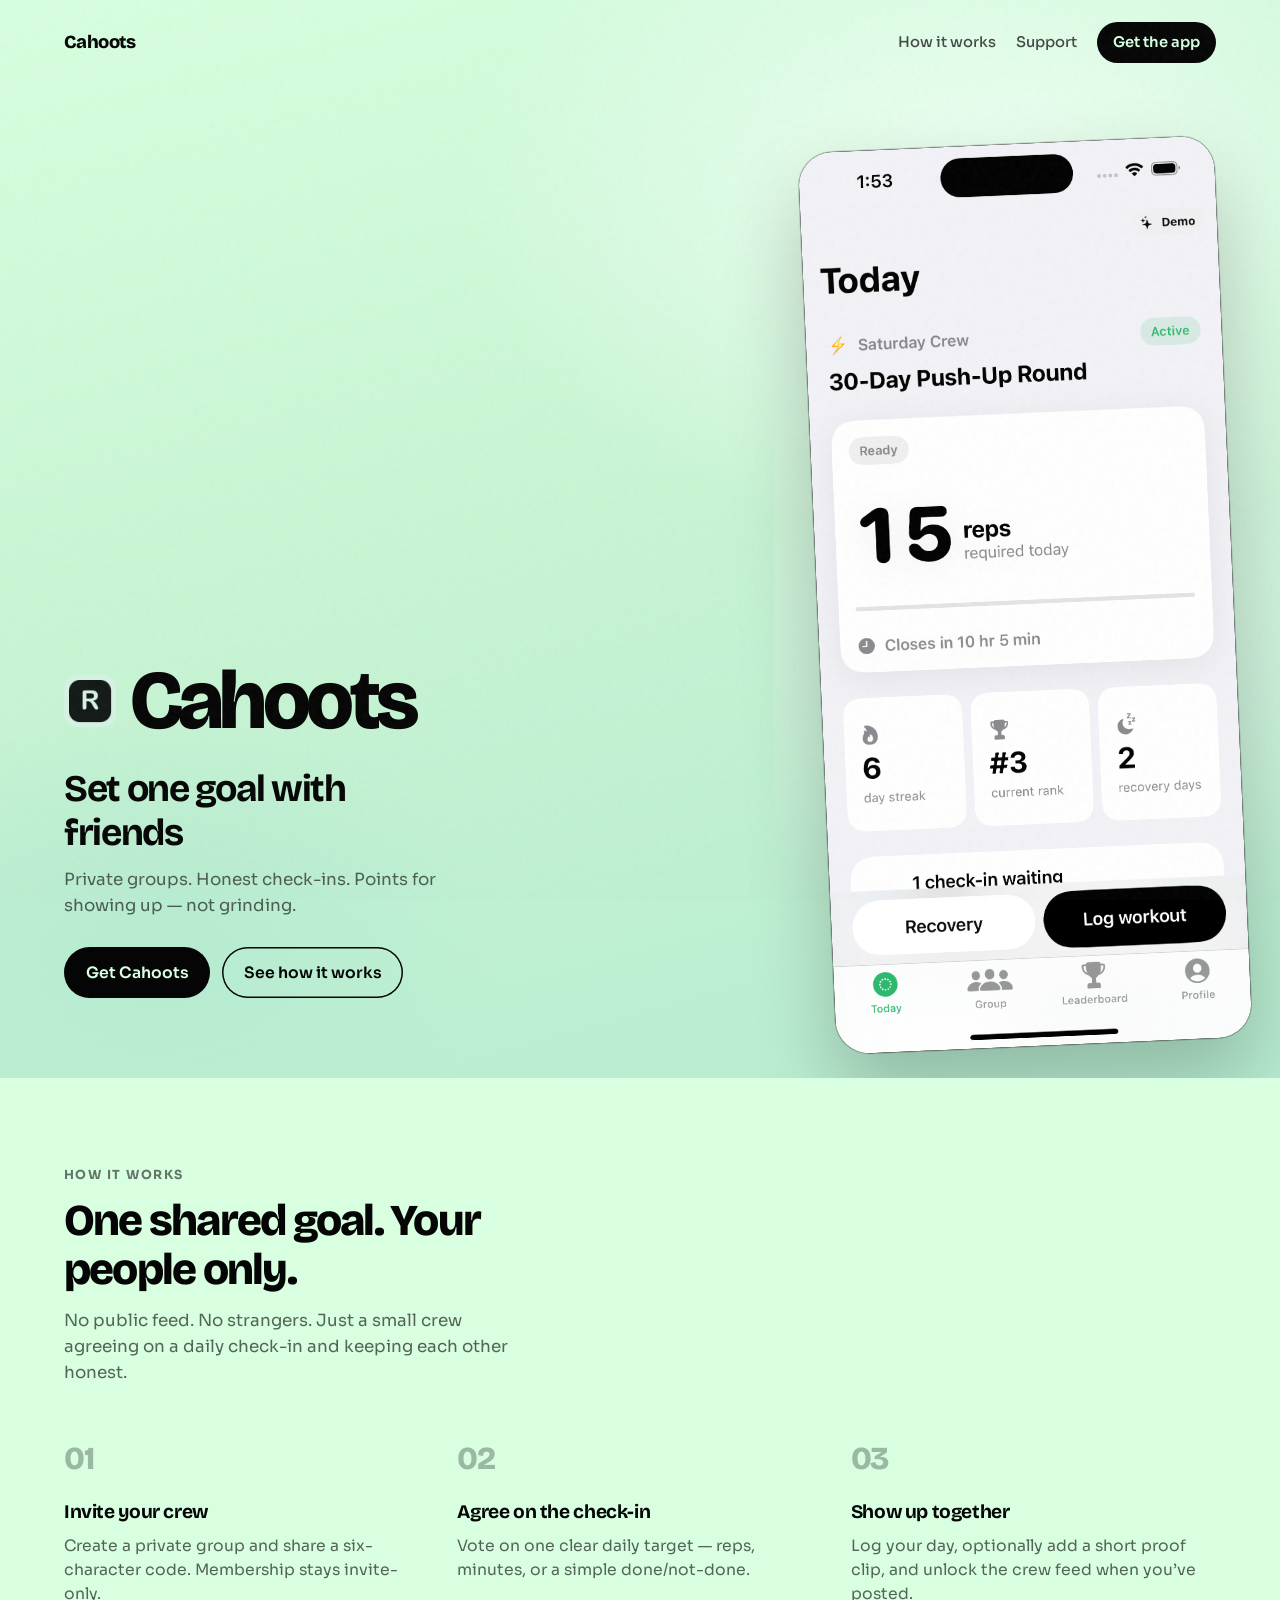
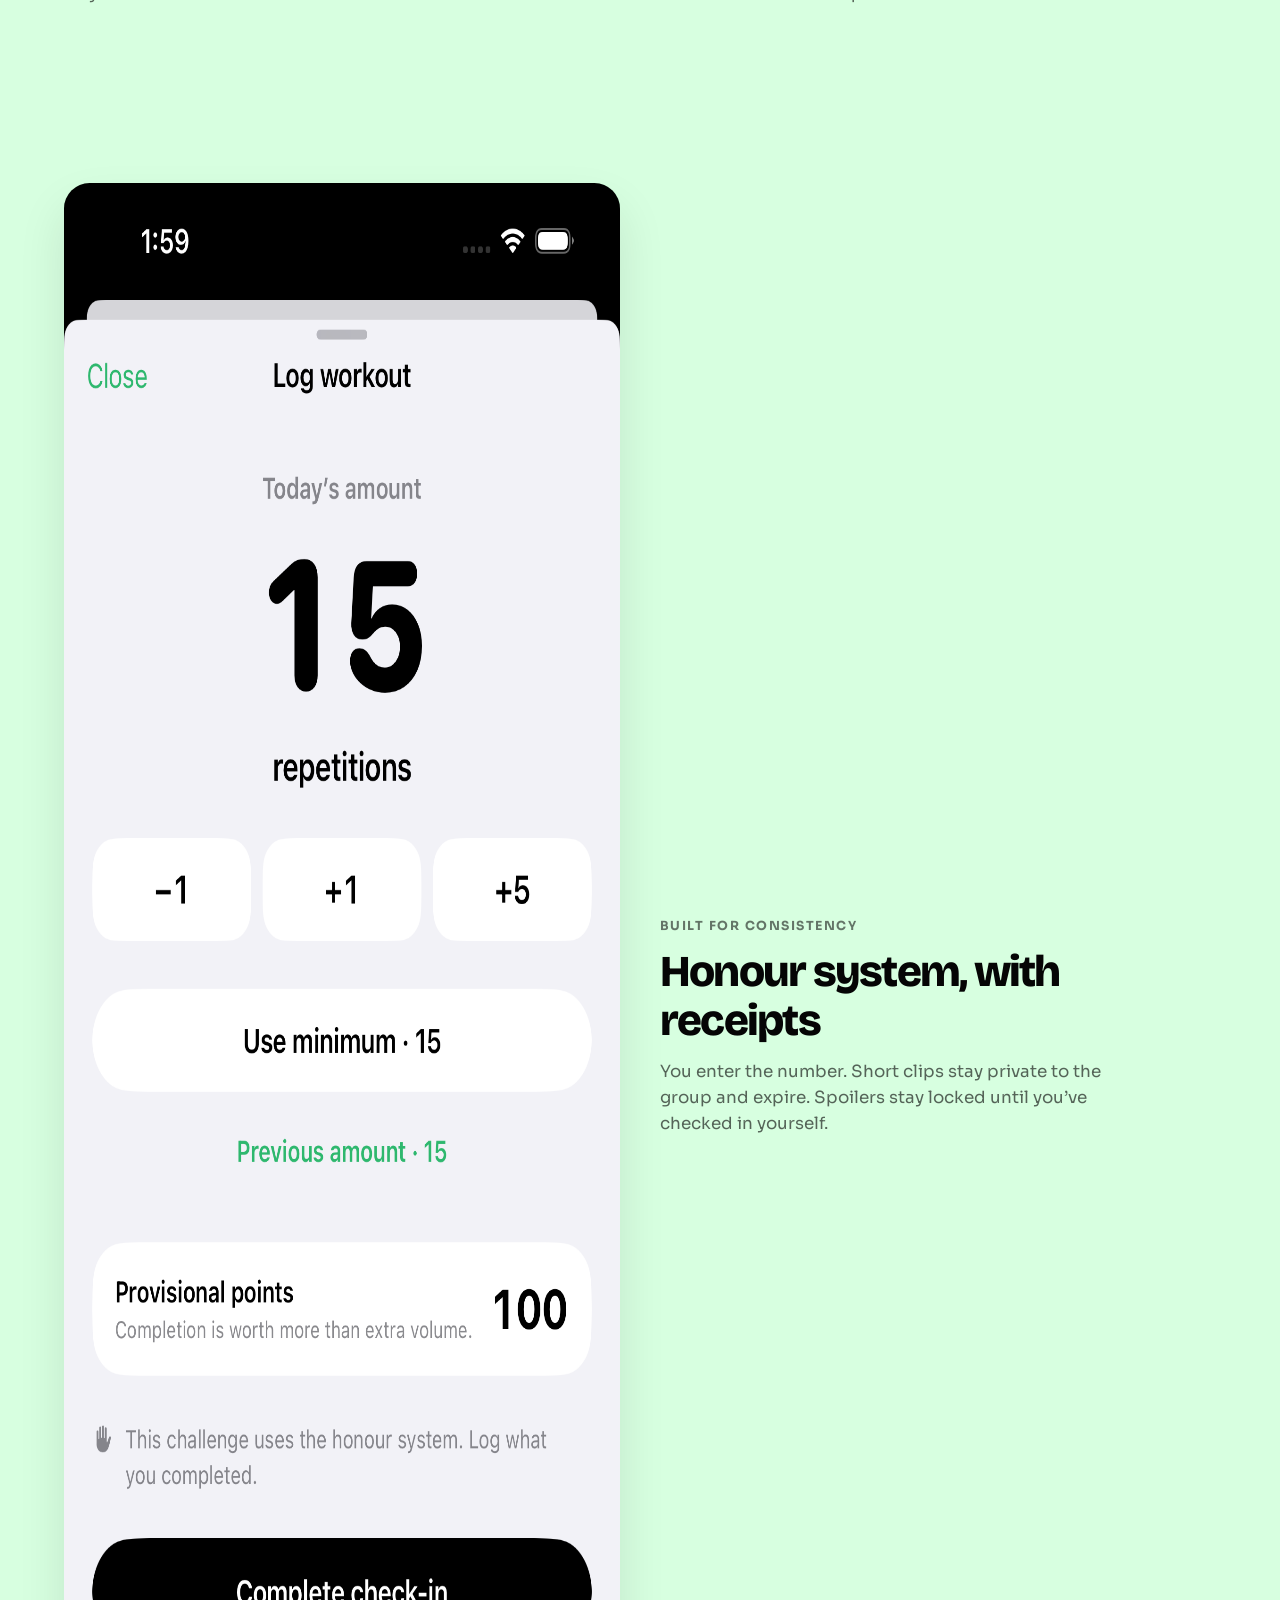
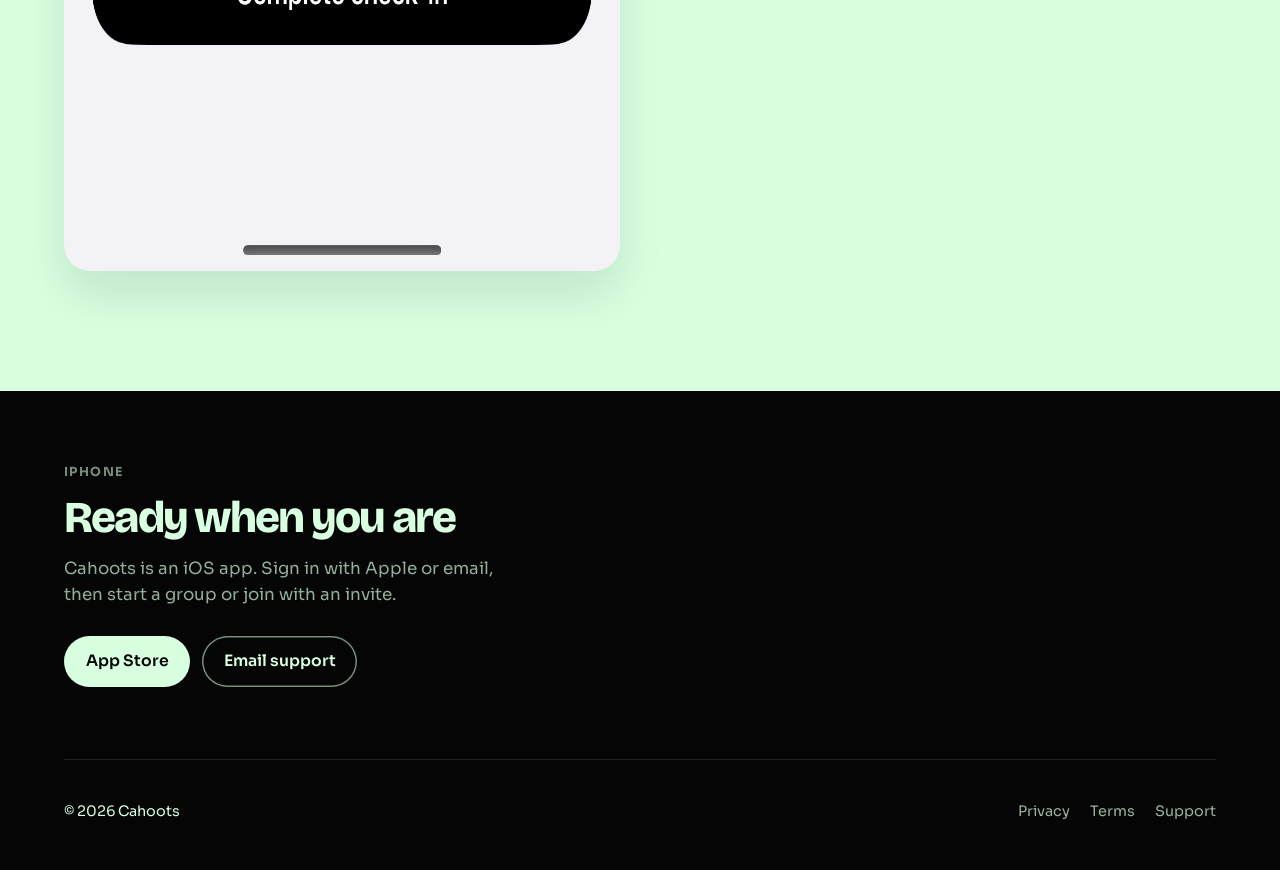
==== index.html @ ad05a66f "Add Cahoots marketing and legal site. Landing, privacy, terms, support, join fallback, and Apple AAS" ====
<!DOCTYPE html>
<html lang="en">
<head>
  <meta charset="utf-8">
  <meta name="viewport" content="width=device-width, initial-scale=1">
  <title>Cahoots — Set one goal with friends</title>
  <meta name="description" content="Cahoots is a private group check-in app. Agree on one daily goal, show up together, earn points for consistency — not grinding.">
  <meta property="og:title" content="Cahoots">
  <meta property="og:description" content="Set one goal with friends. Private groups, honest check-ins, shared streaks.">
  <meta property="og:image" content="assets/images/icon.png">
  <link rel="icon" href="assets/images/icon.png" type="image/png">
  <link rel="preconnect" href="https://fonts.googleapis.com">
  <link rel="preconnect" href="https://fonts.gstatic.com" crossorigin>
  <link href="https://fonts.googleapis.com/css2?family=Bricolage+Grotesque:opsz,wght@12..96,600..800&family=Sora:wght@400;500;600&display=swap" rel="stylesheet">
  <link rel="stylesheet" href="assets/css/site.css">
</head>
<body>
  <a class="skip" href="#main">Skip to content</a>

  <header class="hero" id="top">
    <nav class="site-nav" aria-label="Primary">
      <a class="wordmark" href="/">Cahoots</a>
      <div class="nav-links">
        <a href="#how">How it works</a>
        <a href="support/">Support</a>
        <a class="nav-cta" href="#get">Get the app</a>
      </div>
    </nav>

    <div class="hero-inner" id="main">
      <div class="hero-copy">
        <div class="brand-lockup reveal">
          <img src="assets/images/icon.png" width="52" height="52" alt="">
          <p class="brand-name">Cahoots</p>
        </div>
        <h1 class="hero-line reveal reveal-delay-1">Set one goal with friends</h1>
        <p class="hero-sub reveal reveal-delay-2">Private groups. Honest check-ins. Points for showing up — not grinding.</p>
        <div class="cta-row reveal reveal-delay-3">
          <a class="btn btn-primary" href="#get">Get Cahoots</a>
          <a class="btn btn-ghost" href="#how">See how it works</a>
        </div>
      </div>

      <div class="hero-visual reveal reveal-delay-4">
        <div class="phone-glow" aria-hidden="true"></div>
        <div class="phone-frame" data-parallax>
          <img src="assets/images/today.png" width="780" height="1688" alt="Cahoots Today screen showing today’s check-in and crew progress">
        </div>
      </div>
    </div>
  </header>

  <section class="section" id="how">
    <p class="section-kicker">How it works</p>
    <h2>One shared goal. Your people only.</h2>
    <p class="section-lead">No public feed. No strangers. Just a small crew agreeing on a daily check-in and keeping each other honest.</p>
    <div class="steps">
      <article class="step">
        <h3>Invite your crew</h3>
        <p>Create a private group and share a six-character code. Membership stays invite-only.</p>
      </article>
      <article class="step">
        <h3>Agree on the check-in</h3>
        <p>Vote on one clear daily target — reps, minutes, or a simple done/not-done.</p>
      </article>
      <article class="step">
        <h3>Show up together</h3>
        <p>Log your day, optionally add a short proof clip, and unlock the crew feed when you’ve posted.</p>
      </article>
    </div>
  </section>

  <section class="section">
    <div class="split">
      <div class="split-media">
        <img src="assets/images/checkin.png" width="780" height="1688" alt="Cahoots check-in screen for logging a workout">
      </div>
      <div>
        <p class="section-kicker">Built for consistency</p>
        <h2>Honour system, with receipts</h2>
        <p class="section-lead">You enter the number. Short clips stay private to the group and expire. Spoilers stay locked until you’ve checked in yourself.</p>
      </div>
    </div>
  </section>

  <section class="band" id="get">
    <div class="section">
      <p class="section-kicker">iPhone</p>
      <h2>Ready when you are</h2>
      <p class="section-lead">Cahoots is an iOS app. Sign in with Apple or email, then start a group or join with an invite.</p>
      <div class="cta-row" style="margin-top: 1.75rem">
        <a class="btn btn-primary" href="https://apps.apple.com" rel="noopener">App Store</a>
        <a class="btn btn-ghost" href="mailto:callumgoconnor@gmail.com">Email support</a>
      </div>
    </div>
  </section>

  <div class="footer-on-dark">
    <footer class="site-footer">
      <span>© <span data-year></span> Cahoots</span>
      <nav aria-label="Footer">
        <a href="privacy/">Privacy</a>
        <a href="terms/">Terms</a>
        <a href="support/">Support</a>
      </nav>
    </footer>
  </div>

  <script>
    document.querySelector("[data-year]").textContent = new Date().getFullYear();
  </script>
  <script src="assets/js/site.js" defer></script>
</body>
</html>
---- assets/css/site.css ----
/* Cahoots marketing site — mint field, near-black ink */
:root {
  --mint: #d7ffe0;
  --mint-deep: #b6ebd0;
  --mint-glow: #effff3;
  --ink: #050505;
  --ink-soft: rgba(5, 5, 5, 0.62);
  --ink-faint: rgba(5, 5, 5, 0.12);
  --raised: #baebc9;
  --danger: #c62828;
  --font-display: "Bricolage Grotesque", system-ui, sans-serif;
  --font-body: "Sora", system-ui, sans-serif;
  --page: min(72rem, calc(100% - 2.5rem));
  --ease: cubic-bezier(0.22, 1, 0.36, 1);
}

*,
*::before,
*::after {
  box-sizing: border-box;
}

html {
  scroll-behavior: smooth;
}

body {
  margin: 0;
  color: var(--ink);
  background: var(--mint);
  font-family: var(--font-body);
  font-size: 1.05rem;
  line-height: 1.55;
  -webkit-font-smoothing: antialiased;
  text-rendering: optimizeLegibility;
}

body::before {
  content: "";
  position: fixed;
  inset: 0;
  pointer-events: none;
  z-index: 50;
  opacity: 0.045;
  background-image: url("data:image/svg+xml,%3Csvg viewBox='0 0 200 200' xmlns='http://www.w3.org/2000/svg'%3E%3Cfilter id='n'%3E%3CfeTurbulence type='fractalNoise' baseFrequency='0.85' numOctaves='4' stitchTiles='stitch'/%3E%3C/filter%3E%3Crect width='100%25' height='100%25' filter='url(%23n)'/%3E%3C/svg%3E");
}

img {
  max-width: 100%;
  display: block;
}

a {
  color: inherit;
}

.skip {
  position: absolute;
  left: -999px;
  top: 0;
}

.skip:focus {
  left: 1rem;
  top: 1rem;
  z-index: 100;
  background: var(--ink);
  color: var(--mint);
  padding: 0.6rem 1rem;
}

/* —— Nav —— */
.site-nav {
  position: absolute;
  inset: 0 0 auto;
  z-index: 20;
  display: flex;
  align-items: center;
  justify-content: space-between;
  width: var(--page);
  margin: 0 auto;
  padding: 1.35rem 0;
}

.wordmark {
  font-family: var(--font-display);
  font-weight: 800;
  font-size: 1.15rem;
  letter-spacing: -0.03em;
  text-decoration: none;
}

.nav-links {
  display: flex;
  gap: 1.25rem;
  align-items: center;
  font-size: 0.92rem;
  font-weight: 500;
}

.nav-links a {
  text-decoration: none;
  opacity: 0.72;
  transition: opacity 160ms var(--ease);
}

.nav-links a:hover,
.nav-links a[aria-current="page"] {
  opacity: 1;
}

.nav-cta {
  display: inline-flex;
  align-items: center;
  justify-content: center;
  min-height: 2.6rem;
  padding: 0 1rem;
  border-radius: 999px;
  background: var(--ink);
  color: var(--mint) !important;
  opacity: 1 !important;
  text-decoration: none;
  font-weight: 600;
  transition: transform 200ms var(--ease);
}

.nav-cta:hover {
  transform: translateY(-1px);
}

/* —— Hero —— */
.hero {
  position: relative;
  min-height: 100svh;
  display: grid;
  align-items: end;
  overflow: hidden;
  background:
    radial-gradient(ellipse 70% 55% at 78% 18%, var(--mint-glow), transparent 60%),
    radial-gradient(ellipse 50% 40% at 12% 88%, var(--mint-deep), transparent 55%),
    linear-gradient(165deg, var(--mint) 0%, #c8f5d4 48%, var(--mint-deep) 100%);
}

.hero-inner {
  width: var(--page);
  margin: 0 auto;
  padding: 7.5rem 0 3.5rem;
  display: grid;
  grid-template-columns: 1.05fr 0.95fr;
  gap: 2rem;
  align-items: end;
}

.hero-copy {
  padding-bottom: 1.5rem;
  max-width: 34rem;
}

.brand-lockup {
  display: flex;
  align-items: center;
  gap: 0.85rem;
  margin-bottom: 1.75rem;
}

.brand-lockup img {
  width: 3.25rem;
  height: 3.25rem;
  border-radius: 0.85rem;
}

.brand-name {
  font-family: var(--font-display);
  font-weight: 800;
  font-size: clamp(2.8rem, 7vw, 5.2rem);
  line-height: 0.92;
  letter-spacing: -0.055em;
  margin: 0;
}

.hero-line {
  font-family: var(--font-display);
  font-weight: 700;
  font-size: clamp(1.55rem, 3.2vw, 2.35rem);
  letter-spacing: -0.035em;
  line-height: 1.15;
  margin: 0 0 0.85rem;
  max-width: 16ch;
}

.hero-sub {
  margin: 0 0 1.75rem;
  color: var(--ink-soft);
  font-size: 1.05rem;
  max-width: 32ch;
}

.cta-row {
  display: flex;
  flex-wrap: wrap;
  gap: 0.75rem;
  align-items: center;
}

.btn {
  display: inline-flex;
  align-items: center;
  justify-content: center;
  min-height: 3.15rem;
  padding: 0 1.35rem;
  border-radius: 999px;
  font-family: var(--font-body);
  font-weight: 600;
  font-size: 0.98rem;
  text-decoration: none;
  border: none;
  cursor: pointer;
  transition: transform 200ms var(--ease), background 200ms var(--ease);
}

.btn:hover {
  transform: translateY(-2px);
}

.btn-primary {
  background: var(--ink);
  color: var(--mint);
}

.btn-ghost {
  background: transparent;
  color: var(--ink);
  box-shadow: inset 0 0 0 1.5px var(--ink);
}

.hero-visual {
  position: relative;
  justify-self: end;
  width: min(100%, 26rem);
  margin-right: -1rem;
}

.phone-frame {
  position: relative;
  border-radius: 2.1rem;
  overflow: hidden;
  background: var(--ink);
  box-shadow:
    0 40px 80px rgba(5, 5, 5, 0.22),
    0 0 0 1px rgba(5, 5, 5, 0.2);
  transform: rotate(-2.5deg) translateY(1.5rem);
}

.phone-frame img {
  width: 100%;
  height: auto;
  vertical-align: middle;
}

.phone-glow {
  position: absolute;
  inset: 18% -20% -10% -10%;
  background: radial-gradient(circle at 50% 40%, rgba(255, 255, 255, 0.55), transparent 65%);
  pointer-events: none;
  z-index: -1;
}

/* reveal motion */
.reveal {
  opacity: 0;
  transform: translateY(1.25rem);
  animation: rise 900ms var(--ease) forwards;
}

.reveal-delay-1 { animation-delay: 120ms; }
.reveal-delay-2 { animation-delay: 240ms; }
.reveal-delay-3 { animation-delay: 380ms; }
.reveal-delay-4 { animation-delay: 520ms; }

@keyframes rise {
  to {
    opacity: 1;
    transform: translateY(0);
  }
}

@media (prefers-reduced-motion: reduce) {
  .reveal {
    opacity: 1;
    transform: none;
    animation: none;
  }
  .btn:hover,
  .nav-cta:hover {
    transform: none;
  }
}

/* —— Sections —— */
.section {
  width: var(--page);
  margin: 0 auto;
  padding: 5.5rem 0;
}

.section-kicker {
  font-size: 0.78rem;
  font-weight: 700;
  letter-spacing: 0.12em;
  text-transform: uppercase;
  opacity: 0.55;
  margin: 0 0 0.75rem;
}

.section h2 {
  font-family: var(--font-display);
  font-weight: 800;
  font-size: clamp(1.8rem, 3.5vw, 2.75rem);
  letter-spacing: -0.04em;
  line-height: 1.1;
  margin: 0 0 0.85rem;
  max-width: 16ch;
}

.section-lead {
  margin: 0;
  color: var(--ink-soft);
  max-width: 38ch;
}

.steps {
  display: grid;
  grid-template-columns: repeat(3, 1fr);
  gap: 1.75rem;
  margin-top: 2.75rem;
  counter-reset: step;
}

.step {
  position: relative;
  padding-top: 0.25rem;
}

.step::before {
  counter-increment: step;
  content: counter(step, decimal-leading-zero);
  display: block;
  font-family: var(--font-display);
  font-weight: 800;
  font-size: 2rem;
  letter-spacing: -0.04em;
  margin-bottom: 0.85rem;
  opacity: 0.28;
}

.step h3 {
  font-family: var(--font-display);
  font-size: 1.2rem;
  font-weight: 700;
  letter-spacing: -0.02em;
  margin: 0 0 0.45rem;
}

.step p {
  margin: 0;
  color: var(--ink-soft);
  font-size: 0.98rem;
}

.split {
  display: grid;
  grid-template-columns: 1fr 1fr;
  gap: 2.5rem;
  align-items: center;
}

.split-media {
  border-radius: 1.6rem;
  overflow: hidden;
  background: var(--raised);
  box-shadow: 0 24px 48px rgba(5, 5, 5, 0.1);
}

.split-media img {
  width: 100%;
}

.band {
  background: var(--ink);
  color: var(--mint);
  margin-top: 2rem;
}

.band .section {
  padding: 4.5rem 0;
}

.band .section-lead {
  color: rgba(215, 255, 224, 0.68);
}

.band .btn-primary {
  background: var(--mint);
  color: var(--ink);
}

.band .btn-ghost {
  color: var(--mint);
  box-shadow: inset 0 0 0 1.5px rgba(215, 255, 224, 0.55);
}

/* —— Legal / inner pages —— */
.page-shell {
  min-height: 100svh;
  background:
    radial-gradient(ellipse 60% 40% at 100% 0%, var(--mint-glow), transparent 50%),
    var(--mint);
}

.page-main {
  width: var(--page);
  margin: 0 auto;
  padding: 7.5rem 0 4rem;
  max-width: 42rem;
}

.page-main h1 {
  font-family: var(--font-display);
  font-weight: 800;
  font-size: clamp(2.2rem, 5vw, 3.4rem);
  letter-spacing: -0.045em;
  line-height: 1;
  margin: 0 0 0.5rem;
}

.page-meta {
  color: var(--ink-soft);
  font-size: 0.92rem;
  margin: 0 0 2rem;
}

.page-main h2 {
  font-family: var(--font-display);
  font-size: 1.2rem;
  font-weight: 700;
  letter-spacing: -0.02em;
  margin: 2rem 0 0.55rem;
}

.page-main p,
.page-main li {
  color: var(--ink-soft);
}

.page-main ul {
  padding-left: 1.2rem;
}

.page-main a {
  text-decoration-thickness: 1px;
  text-underline-offset: 0.18em;
}

/* —— Footer —— */
.site-footer {
  width: var(--page);
  margin: 0 auto;
  padding: 2.5rem 0 3rem;
  display: flex;
  flex-wrap: wrap;
  gap: 1rem 2rem;
  justify-content: space-between;
  align-items: center;
  border-top: 1px solid var(--ink-faint);
  font-size: 0.9rem;
}

.site-footer nav {
  display: flex;
  flex-wrap: wrap;
  gap: 1rem 1.25rem;
}

.site-footer a {
  text-decoration: none;
  opacity: 0.65;
}

.site-footer a:hover {
  opacity: 1;
}

.band + .site-footer,
.band ~ .site-footer {
  border-top-color: transparent;
}

.footer-on-dark {
  background: var(--ink);
  color: var(--mint);
}

.footer-on-dark .site-footer {
  border-top: 1px solid rgba(215, 255, 224, 0.12);
}

.footer-on-dark a {
  opacity: 0.7;
}

/* —— Responsive —— */
@media (max-width: 860px) {
  .hero-inner {
    grid-template-columns: 1fr;
    padding-top: 6.5rem;
    gap: 2.5rem;
  }

  .hero-visual {
    justify-self: center;
    width: min(100%, 20rem);
    margin-right: 0;
  }

  .phone-frame {
    transform: rotate(-1deg) translateY(0);
  }

  .steps,
  .split {
    grid-template-columns: 1fr;
  }

  .nav-links a:not(.nav-cta) {
    display: none;
  }
}
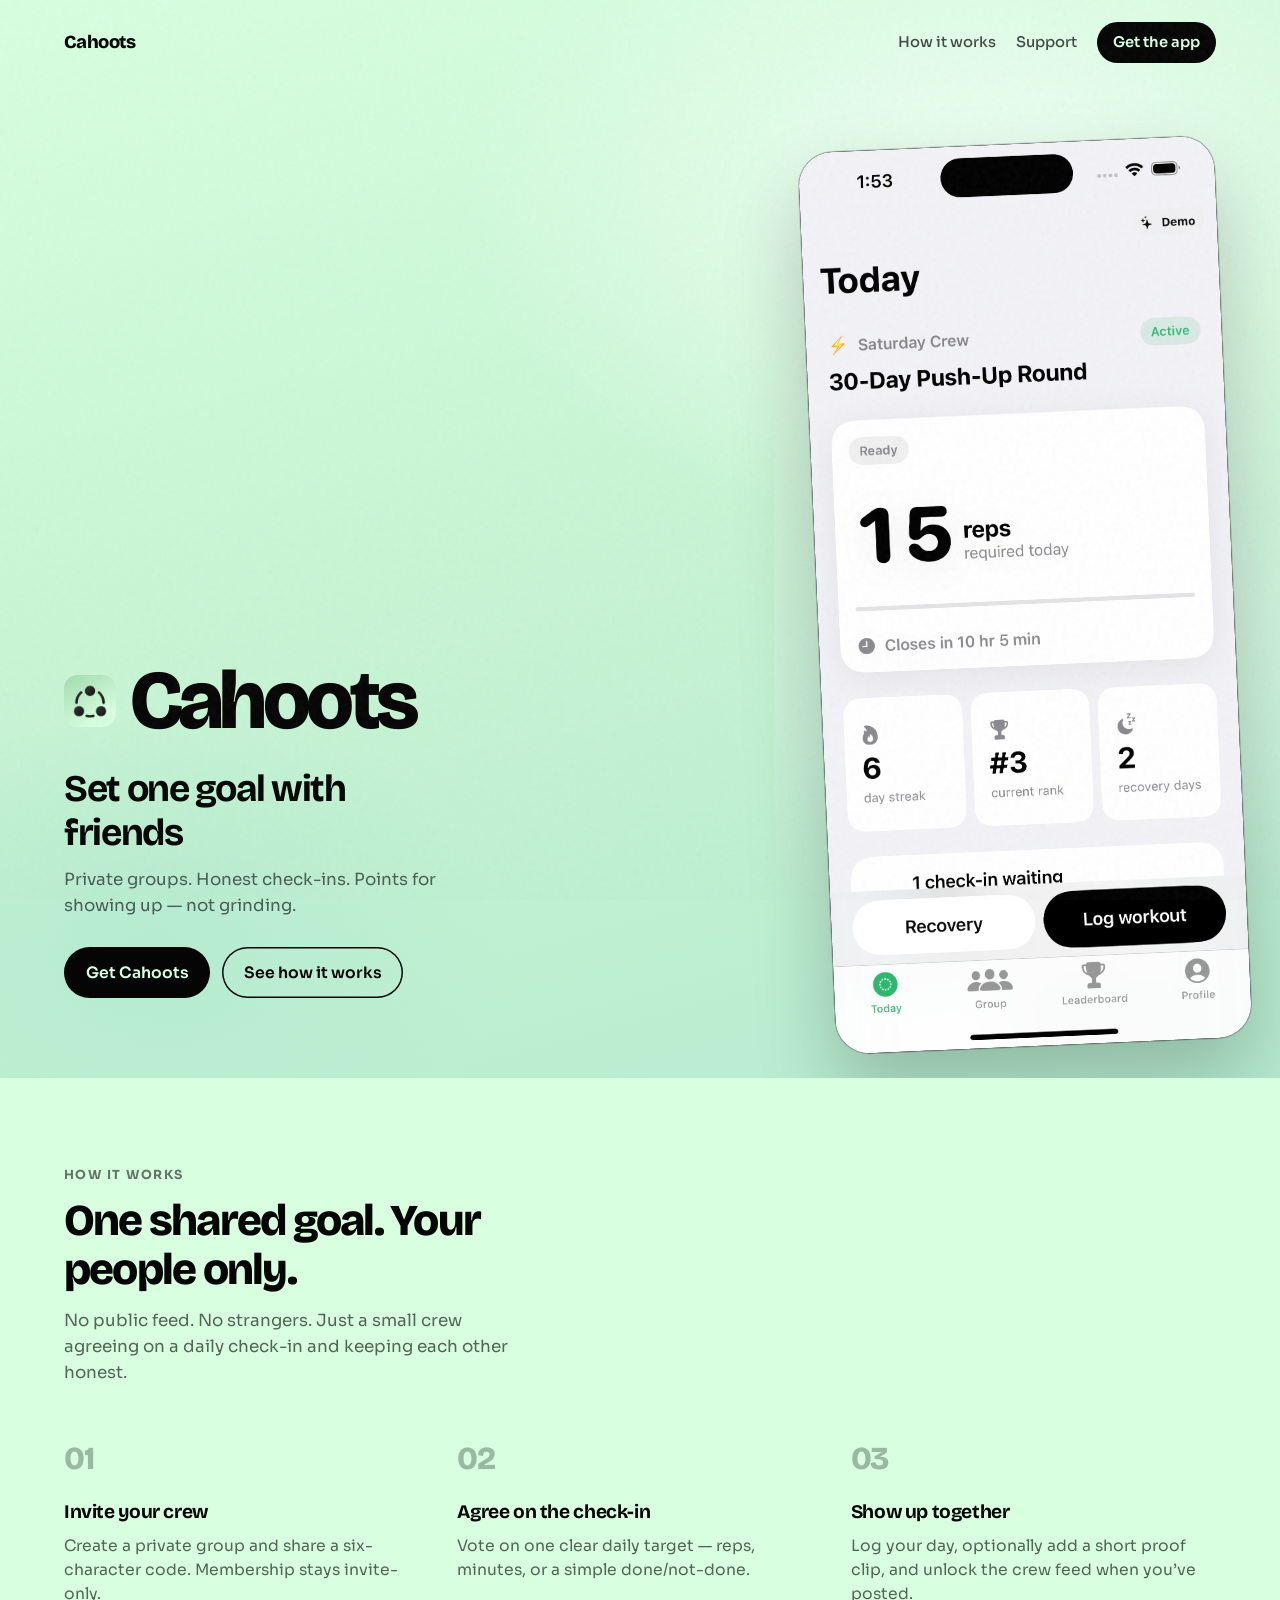
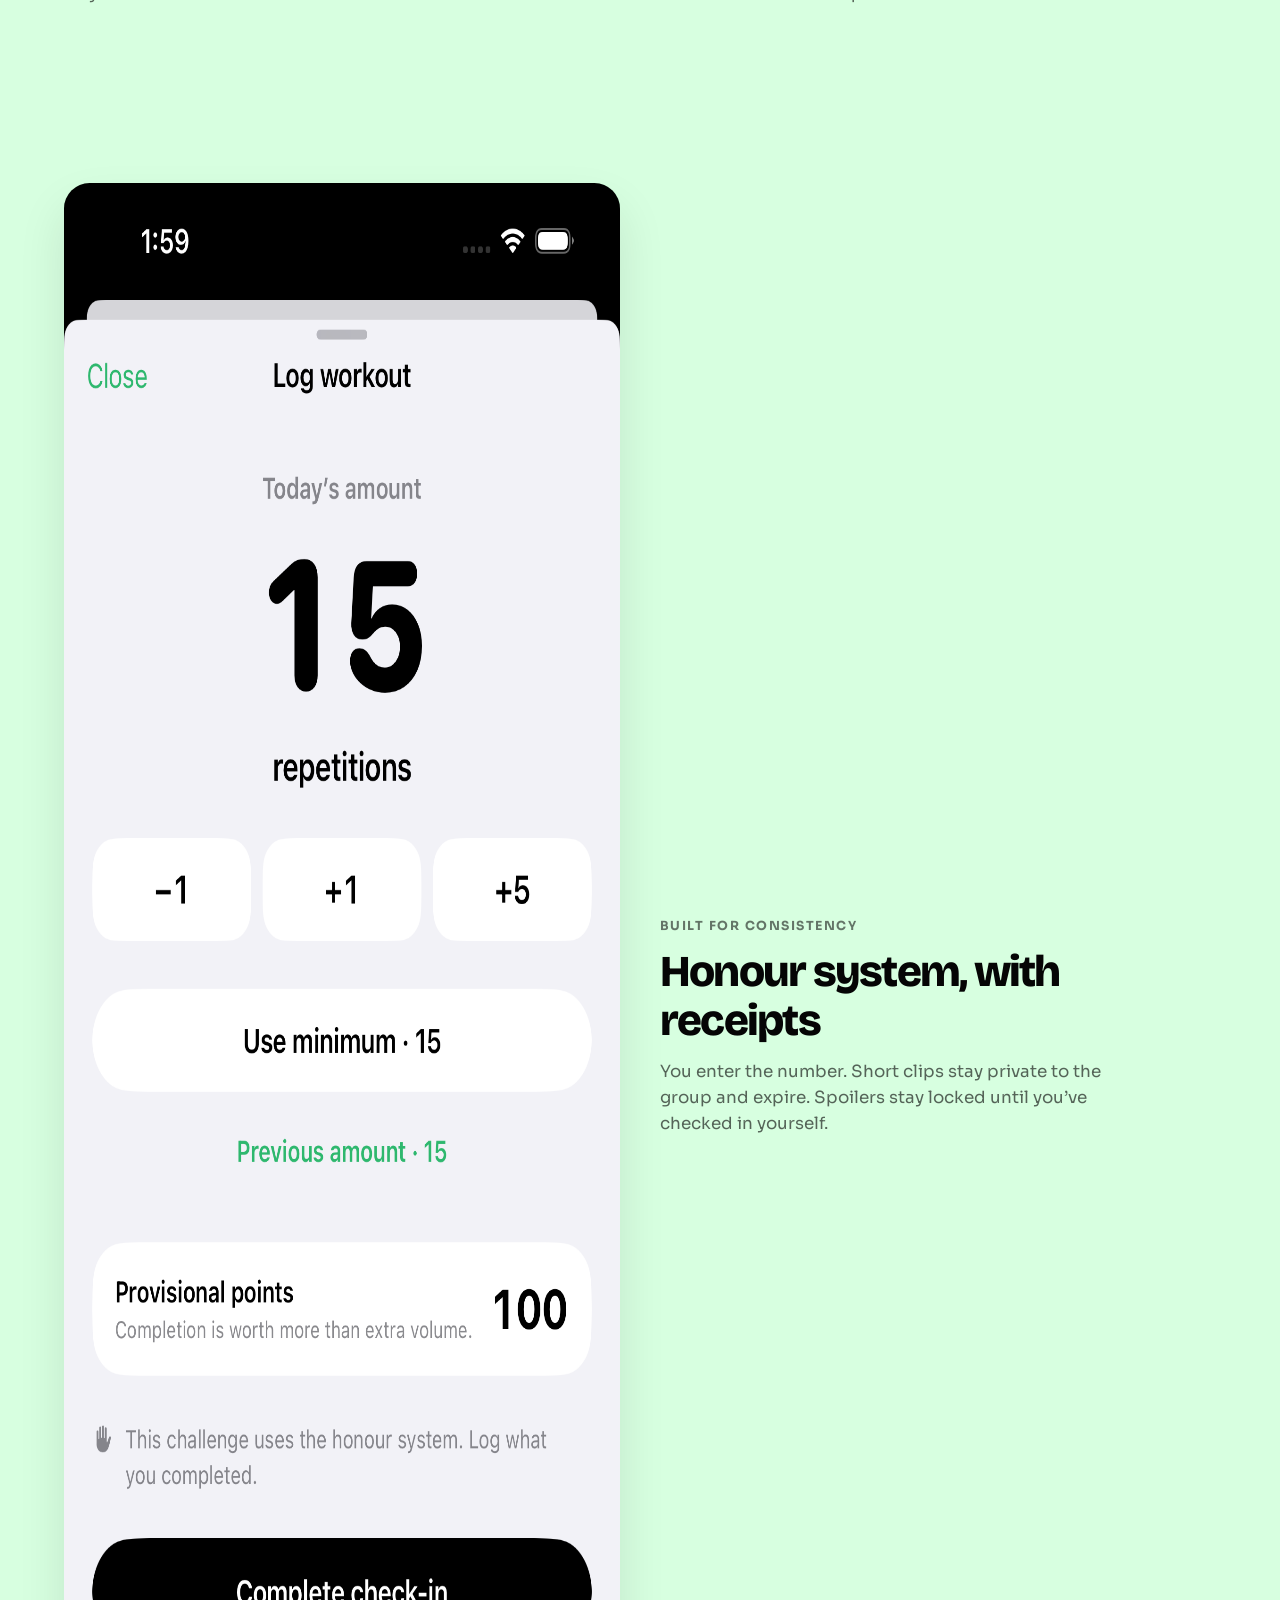
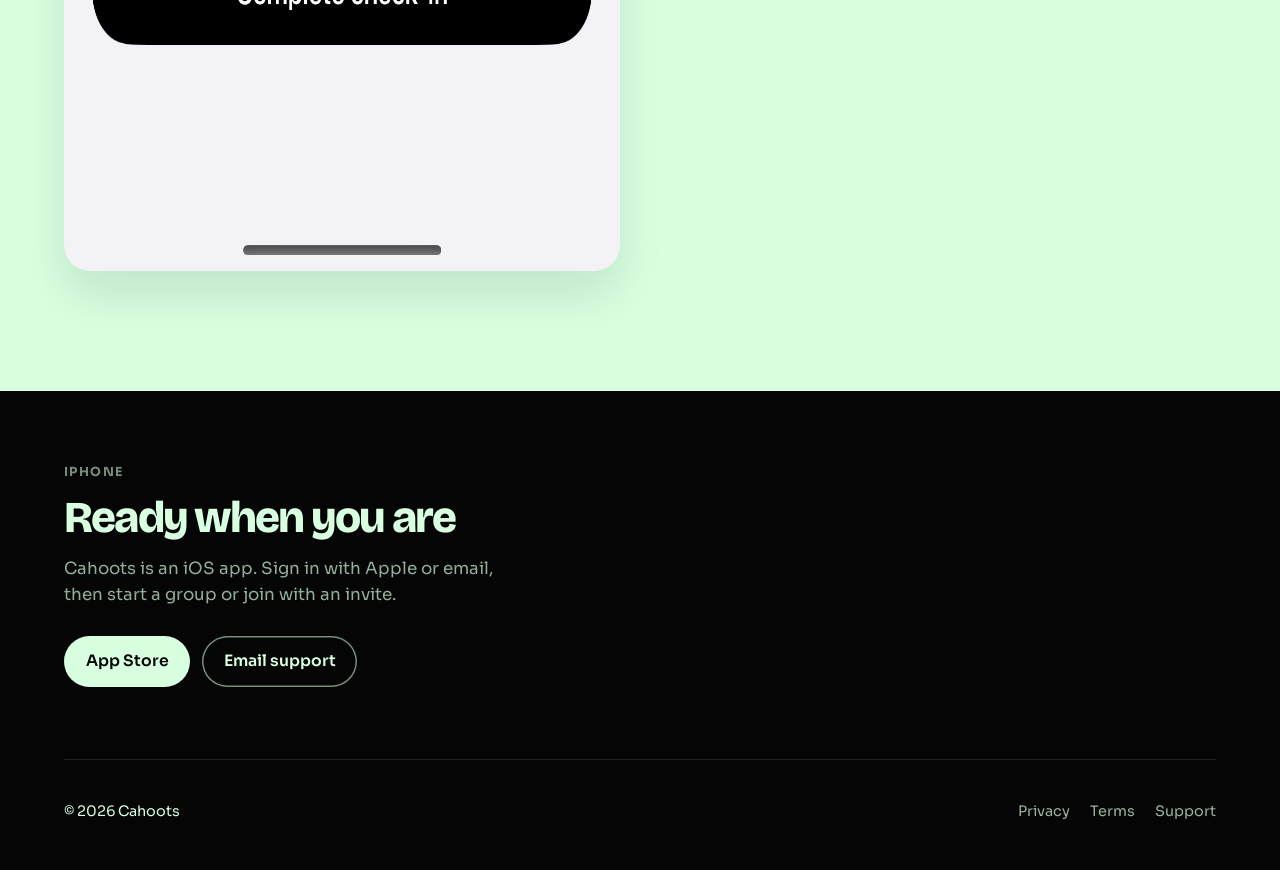
==== commit 21b62b8f: "Update site brand mark to the new Cahoots icon. Replace the placeholder R mark with light/dark icon " ====
--- a/index.html
+++ b/index.html
@@ -8,7 +8,9 @@
   <meta property="og:title" content="Cahoots">
   <meta property="og:description" content="Set one goal with friends. Private groups, honest check-ins, shared streaks.">
   <meta property="og:image" content="assets/images/icon.png">
-  <link rel="icon" href="assets/images/icon.png" type="image/png">
+  <link rel="icon" href="assets/images/icon.png" type="image/png" media="(prefers-color-scheme: light)">
+  <link rel="icon" href="assets/images/icon-dark.png" type="image/png" media="(prefers-color-scheme: dark)">
+  <link rel="apple-touch-icon" href="assets/images/apple-touch-icon.png">
   <link rel="preconnect" href="https://fonts.googleapis.com">
   <link rel="preconnect" href="https://fonts.gstatic.com" crossorigin>
   <link href="https://fonts.googleapis.com/css2?family=Bricolage+Grotesque:opsz,wght@12..96,600..800&family=Sora:wght@400;500;600&display=swap" rel="stylesheet">
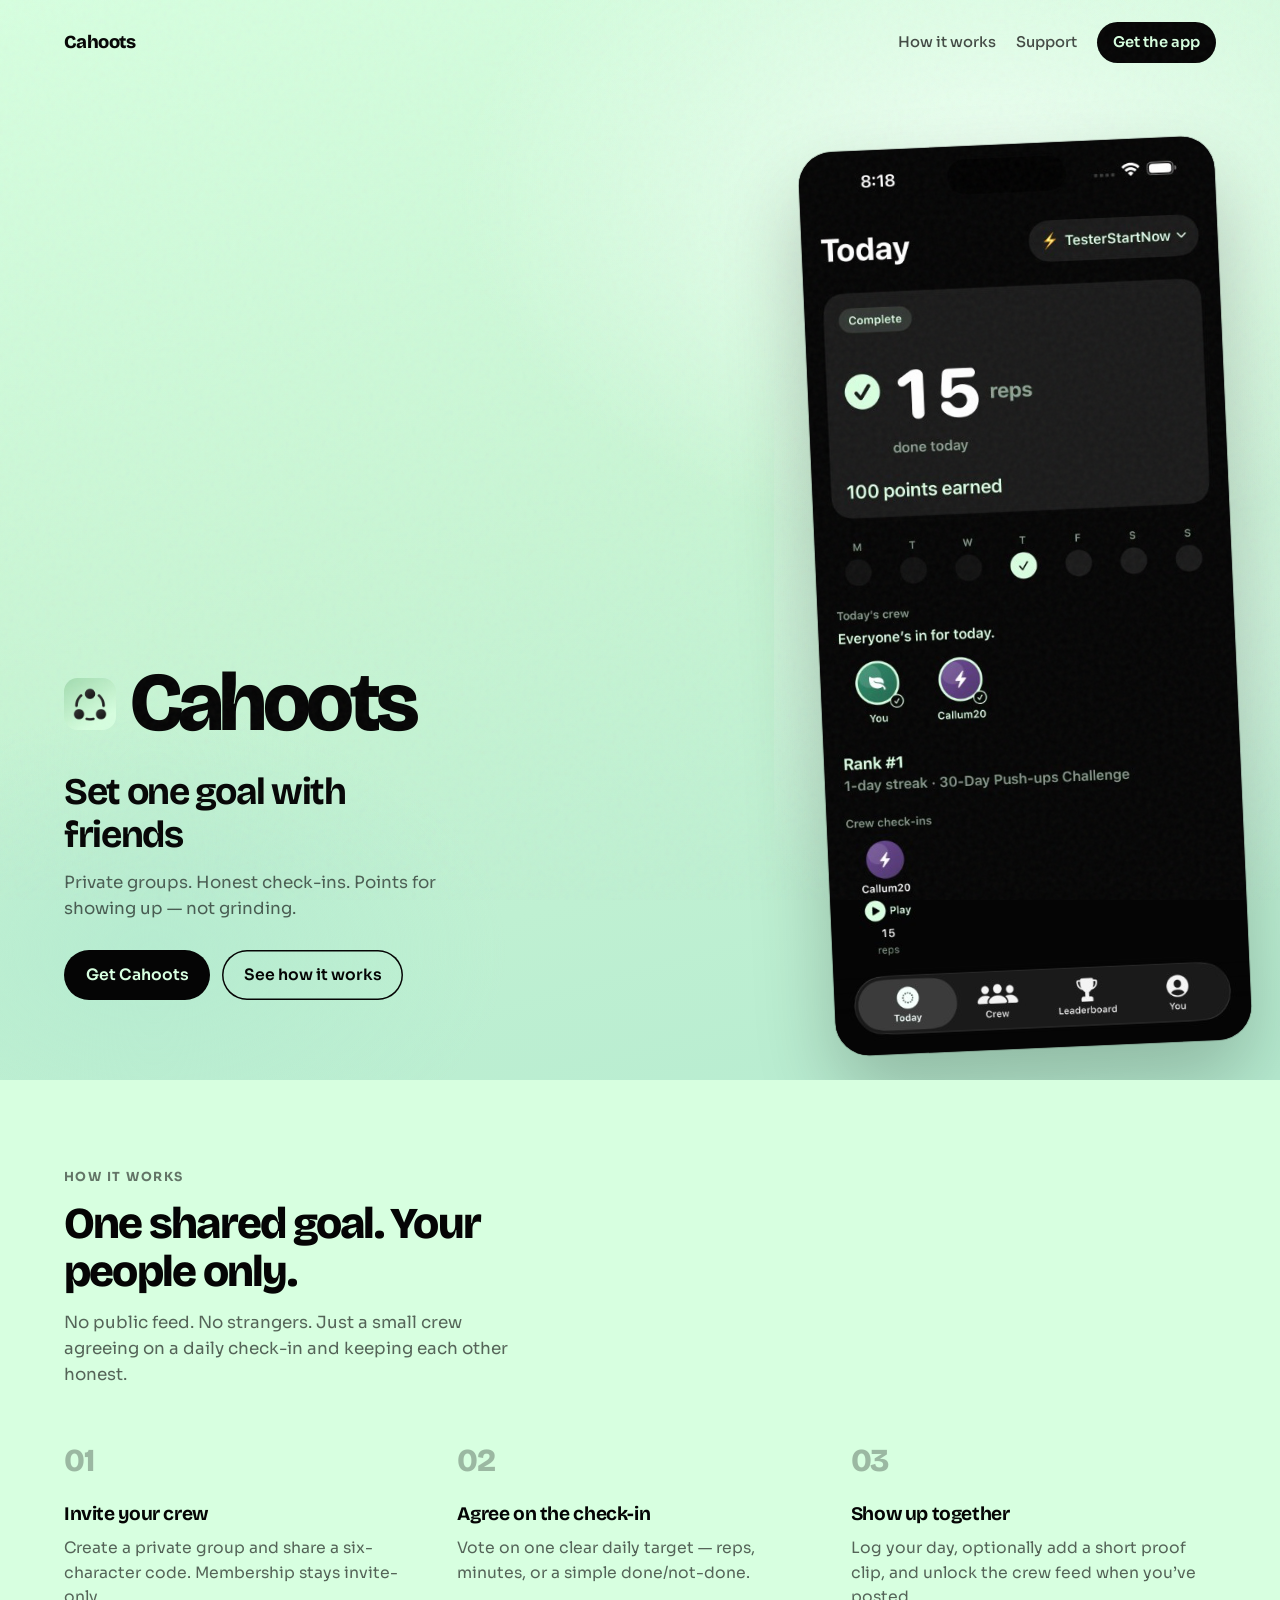
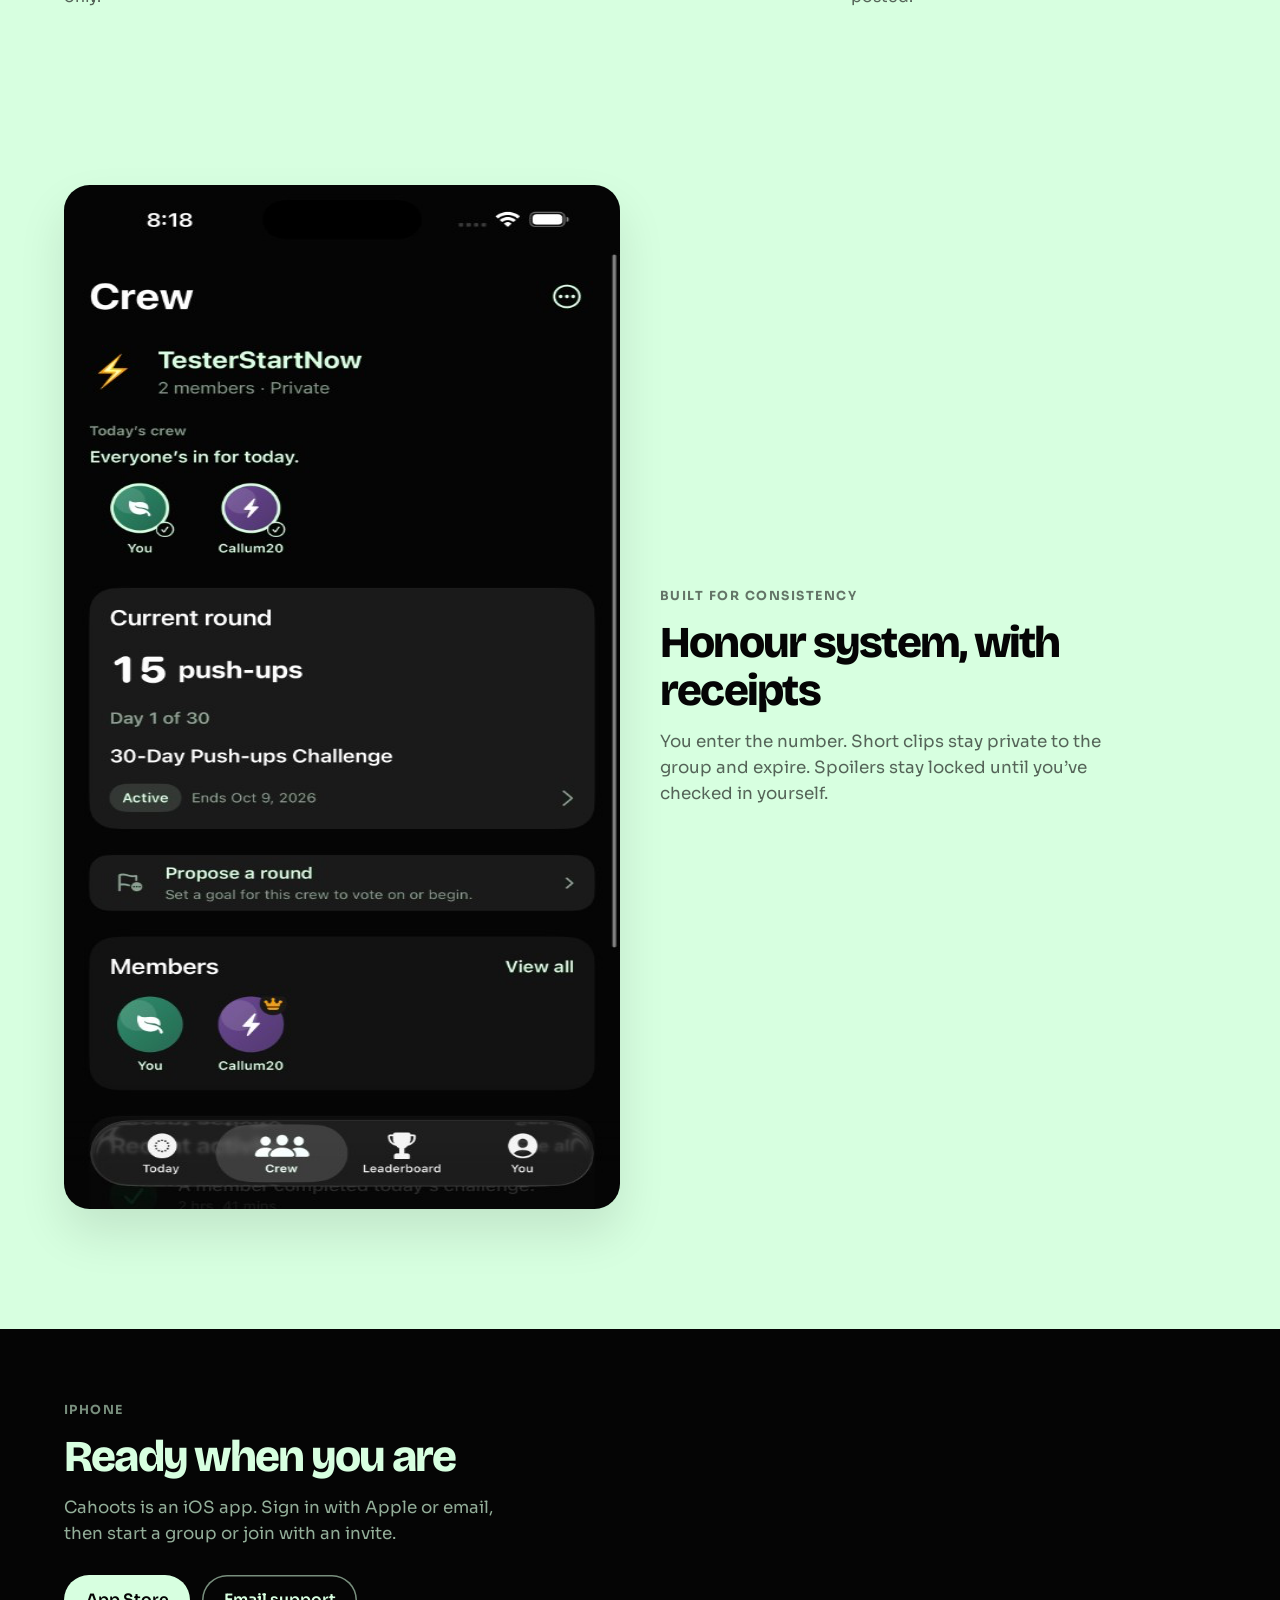
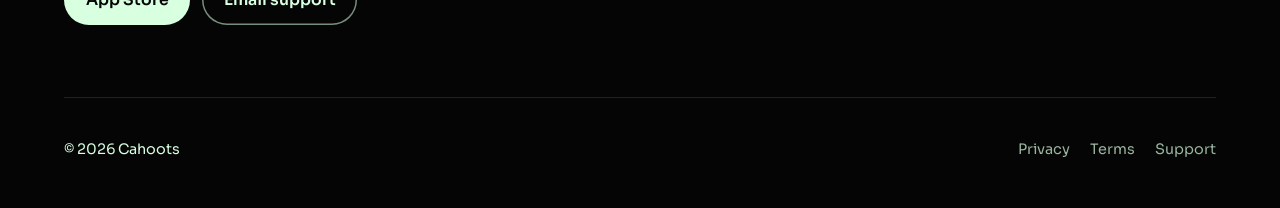
==== commit 68458ed2: "Update landing page screenshots to Today and Crew. Co-authored-by: Cursor <cursoragent@cursor.com>" ====
--- a/index.html
+++ b/index.html
@@ -46,7 +46,7 @@
       <div class="hero-visual reveal reveal-delay-4">
         <div class="phone-glow" aria-hidden="true"></div>
         <div class="phone-frame" data-parallax>
-          <img src="assets/images/today.png" width="780" height="1688" alt="Cahoots Today screen showing today’s check-in and crew progress">
+          <img src="assets/images/today.png" width="471" height="1024" alt="Cahoots Today screen showing today’s check-in and crew progress">
         </div>
       </div>
     </div>
@@ -75,7 +75,7 @@
   <section class="section">
     <div class="split">
       <div class="split-media">
-        <img src="assets/images/checkin.png" width="780" height="1688" alt="Cahoots check-in screen for logging a workout">
+        <img src="assets/images/crew.png" width="471" height="1024" alt="Cahoots Crew screen showing group status and the current round">
       </div>
       <div>
         <p class="section-kicker">Built for consistency</p>
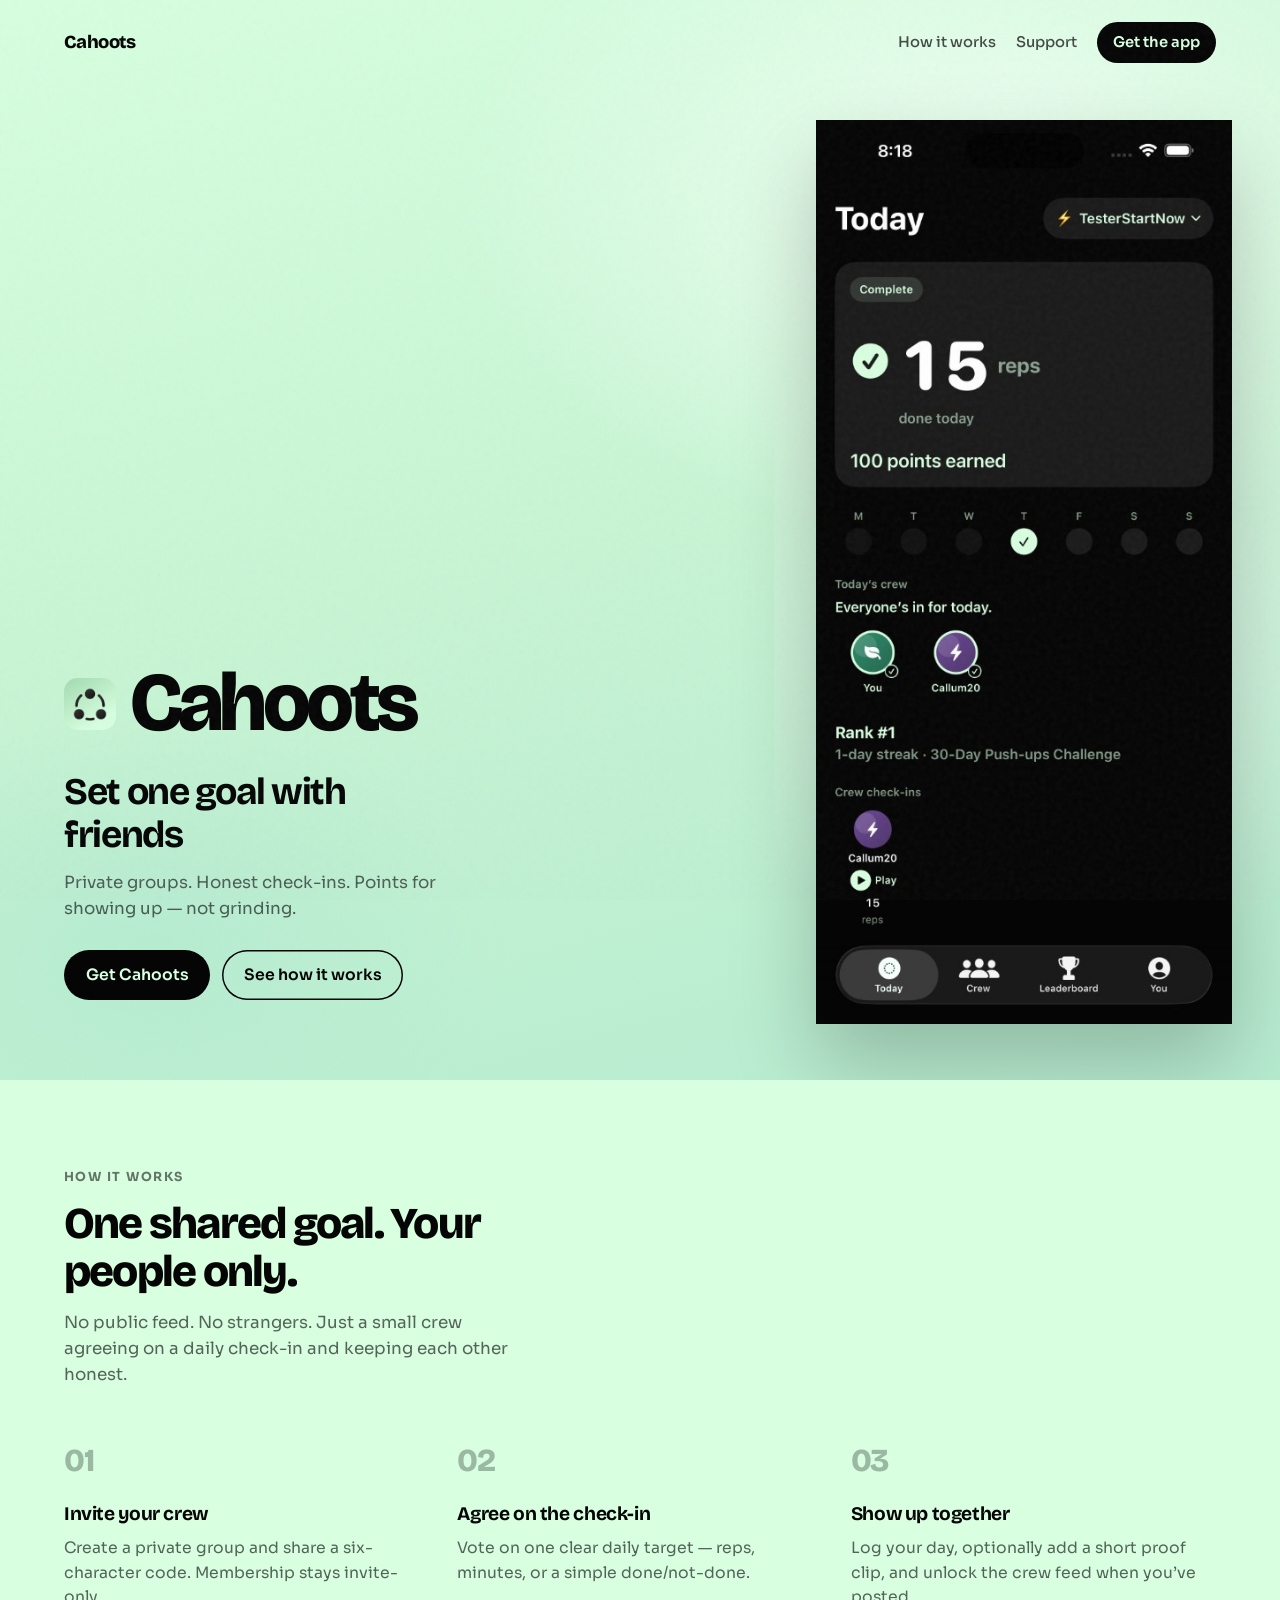
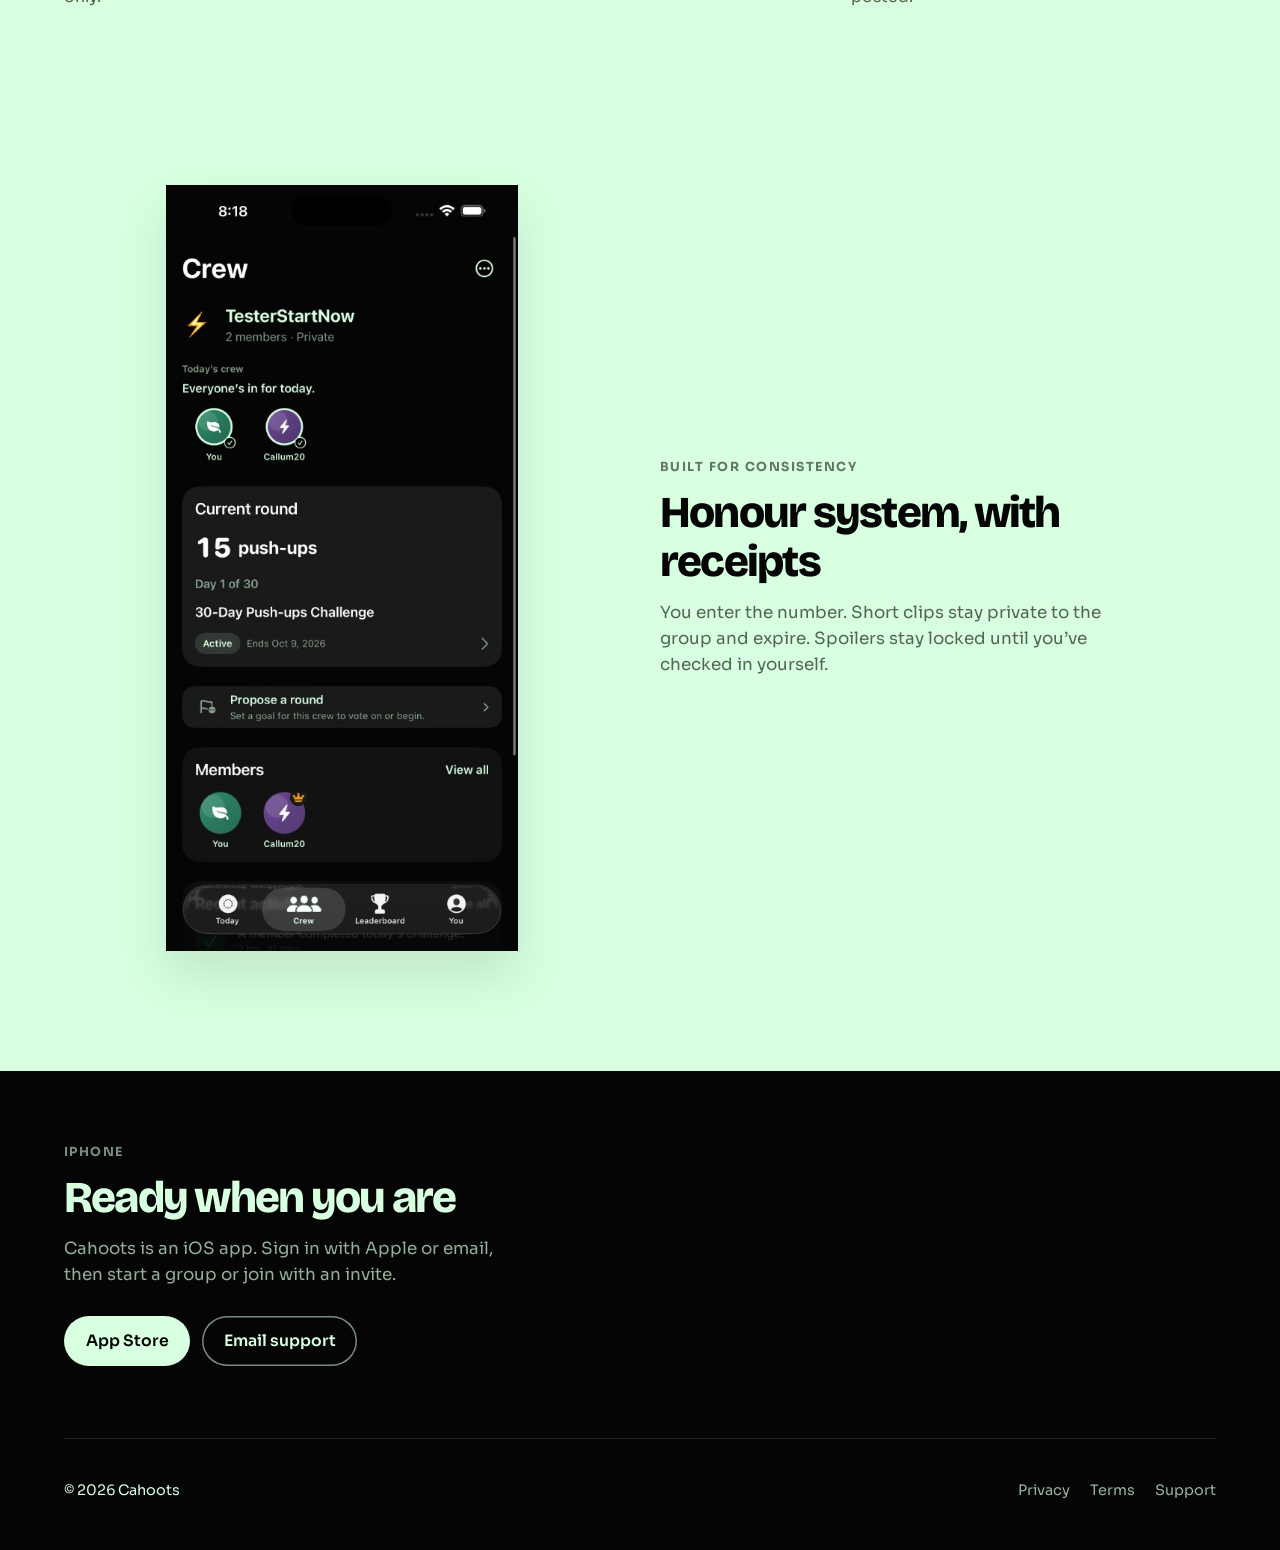
==== commit ff3aa224: "Keep landing screenshots at their native aspect ratio. Co-authored-by: Cursor <cursoragent@cursor.co" ====
--- a/index.html
+++ b/index.html
@@ -45,7 +45,7 @@
 
       <div class="hero-visual reveal reveal-delay-4">
         <div class="phone-glow" aria-hidden="true"></div>
-        <div class="phone-frame" data-parallax>
+        <div class="phone-frame">
           <img src="assets/images/today.png" width="471" height="1024" alt="Cahoots Today screen showing today’s check-in and crew progress">
         </div>
       </div>
@@ -111,6 +111,5 @@
   <script>
     document.querySelector("[data-year]").textContent = new Date().getFullYear();
   </script>
-  <script src="assets/js/site.js" defer></script>
 </body>
 </html>
--- a/assets/css/site.css
+++ b/assets/css/site.css
@@ -242,19 +242,14 @@
 
 .phone-frame {
   position: relative;
-  border-radius: 2.1rem;
-  overflow: hidden;
-  background: var(--ink);
-  box-shadow:
-    0 40px 80px rgba(5, 5, 5, 0.22),
-    0 0 0 1px rgba(5, 5, 5, 0.2);
-  transform: rotate(-2.5deg) translateY(1.5rem);
+  background: transparent;
+  box-shadow: 0 40px 80px rgba(5, 5, 5, 0.22);
 }
 
 .phone-frame img {
   width: 100%;
   height: auto;
-  vertical-align: middle;
+  display: block;
 }
 
 .phone-glow {
@@ -375,14 +370,16 @@
 }
 
 .split-media {
-  border-radius: 1.6rem;
-  overflow: hidden;
-  background: var(--raised);
+  background: transparent;
   box-shadow: 0 24px 48px rgba(5, 5, 5, 0.1);
+  width: min(100%, 22rem);
+  justify-self: center;
 }
 
 .split-media img {
   width: 100%;
+  height: auto;
+  display: block;
 }
 
 .band {
@@ -522,10 +519,6 @@
     margin-right: 0;
   }
 
-  .phone-frame {
-    transform: rotate(-1deg) translateY(0);
-  }
-
   .steps,
   .split {
     grid-template-columns: 1fr;
